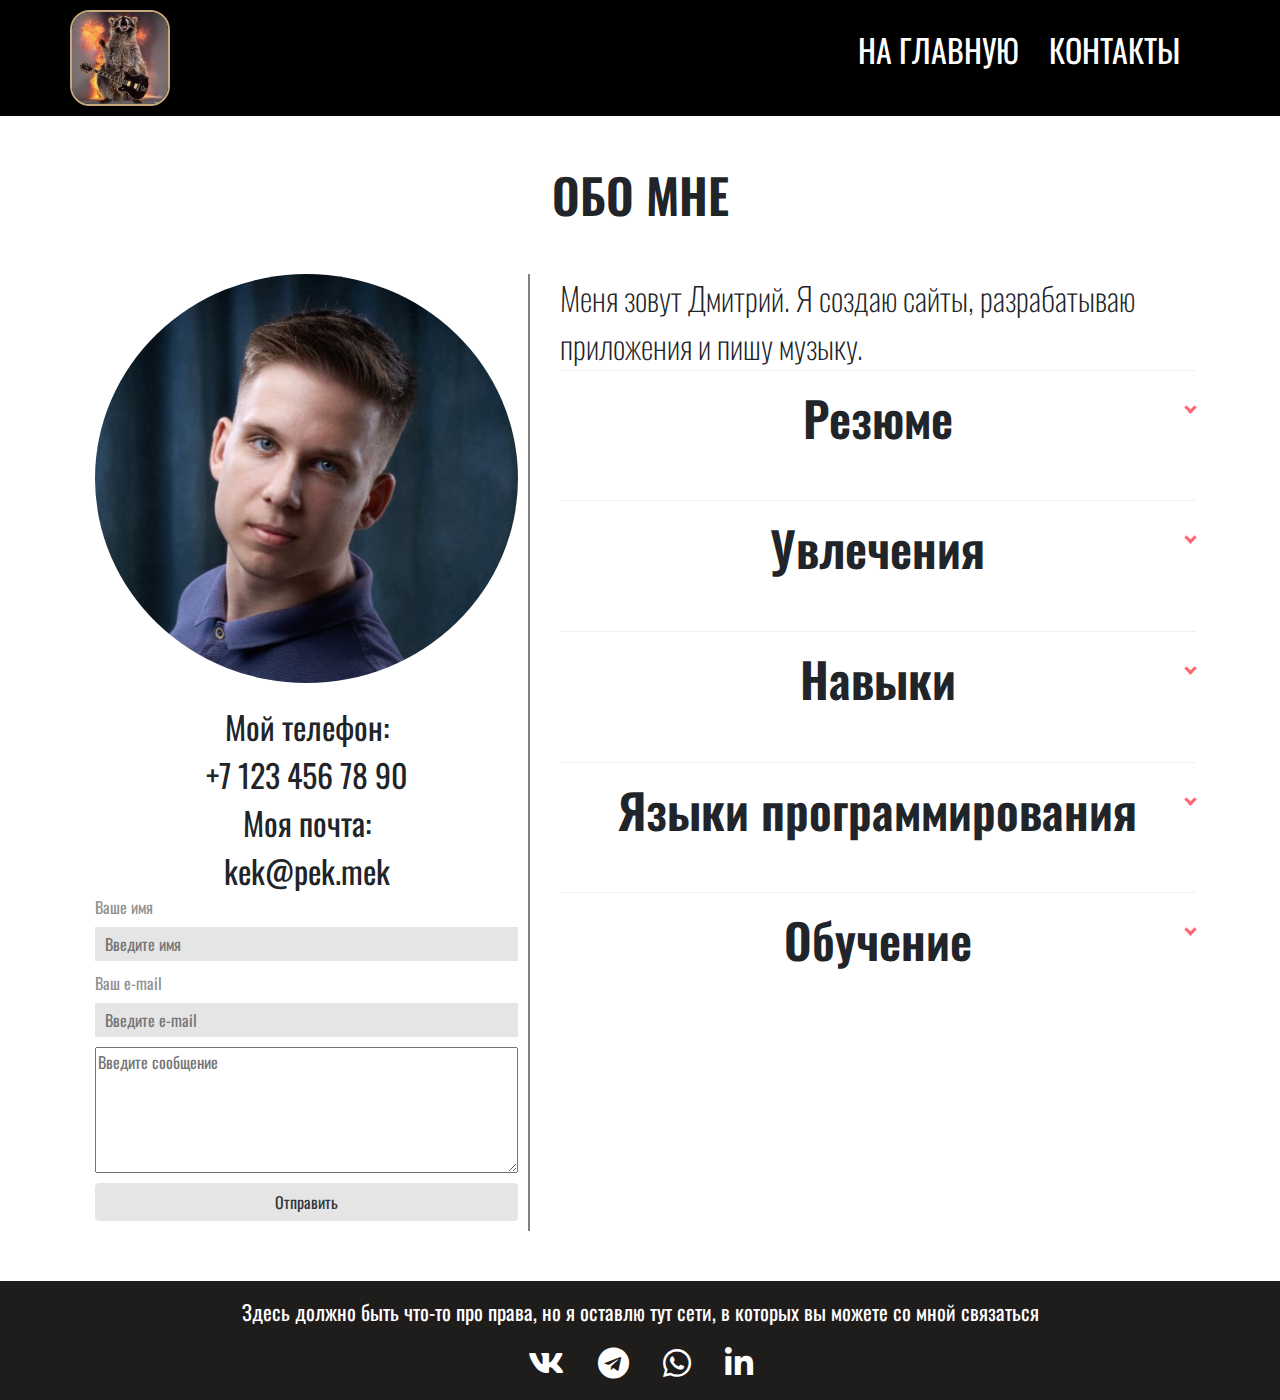
==== views/about.html @ fdd43df4 "Present site V 1.0.0" ====
<!DOCTYPE html>
<html lang="en">
  <head>
    <meta charset="UTF-8" />
    <meta name="viewport" content="width=device-width, initial-scale=1.0" />
    <link
      href="https://fonts.googleapis.com/css2?family=Oswald:wght@200;300;400;500;600;700&display=swap"
      rel="stylesheet"
    />
    <link
      rel="stylesheet"
      href="https://stackpath.bootstrapcdn.com/bootstrap/4.5.0/css/bootstrap.min.css"
    />
    <link rel="stylesheet" href="../styles/main.css" />
    <link href="../fonts/font-awesome/css/all.css" rel="stylesheet" />
    <title>Обо мне</title>
  </head>
  <body>
    <header>
      <div class="container-fluid header">
        <div class="header__logo">
          <a href="../index.html">
            <img
              src="../images/racoon_with_guitar.jpg"
              alt="racoon_with_guitar"
              class="logo-racoon"
            />
          </a>
        </div>
        <div class="header__menu">
          <ul>
            <li class="header__item">
              <a href="../index.html">На главную</a>
            </li>
            <li class="header__item">
              <a href="./contacts.html">Контакты</a>
            </li>
          </ul>
        </div>
      </div>
    </header>

    <section class="about-me">
      <div class="container">
        <h2>ОБО МНЕ</h2>
        <div class="row">
          <div class="col-lg-5">
            <div class="about-me__left">
              <div class="about-me__avatar">
                <img src="../images/my__avatar.jpg" alt="my-avatar" />
              </div>

              <div class="my-info-group">
                <p>Мой телефон:</p>
                <p class="about-me__phone">+7 123 456 78 90</p>
              </div>

              <div class="my-info-group">
                <p>Моя почта:</p>
                <p class="about-me__email">kek@pek.mek</p>
              </div>

              <form class="about-me__form" action="/">
                <div class="form-field">
                  <label for="username">Ваше имя</label>
                  <input
                    type="text"
                    name="email"
                    id="username"
                    placeholder="Введите имя"
                  />
                </div>
                <div class="form-field">
                  <label for="email">Ваш e-mail</label>
                  <input
                    type="email"
                    name="email"
                    id="email"
                    placeholder="Введите e-mail"
                  />
                </div>
                <div class="form-field">
                  <textarea
                    name="message"
                    id="message"
                    cols="30"
                    rows="5"
                    placeholder="Введите сообщение"
                  ></textarea>
                </div>
                <div class="form-field">
                  <a href="#" class="btn">Отправить</a>
                </div>
              </form>
            </div>
          </div>
          <div class="col-lg-7">
            <div class="about-me__right">
              <p>
                Меня зовут Дмитрий. Я создаю сайты, разрабатываю приложения и
                пишу музыку.
              </p>

              <div class="accordion">
                <ul>
                  <li>
                    <input type="checkbox" checked />
                    <i></i>
                    <h2>Резюме</h2>
                    <p>
                      Lorem ipsum dolor sit amet consectetur adipisicing elit.
                      Assumenda enim sequi beatae eos totam pariatur molestiae,
                      nam, vero accusamus provident dicta iusto? Nemo,
                      distinctio nam quae consequatur maxime reprehenderit
                      est.Ipsam, nobis! Molestias, dolorum. Distinctio esse vero
                      dolor ab ipsa dolore, blanditiis autem sit deleniti, sunt,
                      perferendis at laborum cum. Possimus quo enim consequuntur
                      ea rem saepe at iusto id?
                    </p>
                  </li>
                  <li>
                    <input type="checkbox" checked />
                    <i></i>
                    <h2>Увлечения</h2>
                    <p>
                      Lorem ipsum dolor sit amet consectetur, adipisicing elit.
                      Provident consectetur qui cupiditate id iste, delectus
                      laboriosam voluptatem fugit! Suscipit est distinctio
                      consectetur modi beatae provident a cumque in nisi
                      ad.Doloribus reprehenderit a eum accusamus eaque fugiat
                      minima vitae numquam, maiores rerum dicta enim provident
                      quis fugit inventore magnam obcaecati mollitia voluptatum
                      autem aliquam porro? Culpa autem temporibus sed. Tempora!
                    </p>
                  </li>
                  <li>
                    <input type="checkbox" checked />
                    <i></i>
                    <h2>Навыки</h2>
                    <p>
                      В кратчайшие сроки сверстаю для вас макет посадочной
                      страницы, интернет-магазина или другие на ваше усмотрение.
                      Напишу бота или несложное приложение на NodeJS. Научу
                      понимать музыку и высекать на электрогитаре, а также сведу
                      ваш трек.
                    </p>
                  </li>
                  <li>
                    <input type="checkbox" checked />
                    <i></i>
                    <h2>Языки программирования</h2>
                    <p>
                      Владею NodeJS HTML CSS JS
                    </p>
                  </li>
                  <li>
                    <input type="checkbox" checked />
                    <i></i>
                    <h2>Обучение</h2>
                    <p>
                      Lorem ipsum dolor sit amet consectetur adipisicing elit.
                      Illo debitis ad sapiente eveniet quia libero fugiat unde
                      et voluptates soluta totam magni odio, nisi temporibus
                      autem commodi error esse culpa.Sed voluptatum enim odit
                      impedit temporibus atque fuga quos deserunt quibusdam
                      rerum quidem, officia laborum doloremque culpa hic
                      possimus ea dolorem numquam assumenda facilis? Velit
                      officiis iste sed consequatur autem?
                    </p>
                  </li>
                </ul>
              </div>
            </div>
          </div>
        </div>
      </div>
    </section>

    <footer>
      <div class="container-fluid footer">
        <div class="container">
          <div class="footer__info">
            <div class="footer__copyright">
              Здесь должно быть что-то про права, но я оставлю тут сети, в
              которых вы можете со мной связаться
            </div>
            <div class="footer__social-medias">
              <span><i class="fab fa-vk"></i></span>
              <span><i class="fab fa-telegram"></i></span>
              <span><i class="fab fa-whatsapp"></i></span>
              <span><i class="fab fa-linkedin-in"></i></span>
            </div>
          </div>
        </div>
      </div>
    </footer>
  </body>
</html>
---- styles/main.css ----
header {
  color: #fff;
}
header .header {
  display: -webkit-box;
  display: -ms-flexbox;
  display: flex;
  -webkit-box-pack: justify;
      -ms-flex-pack: justify;
          justify-content: space-between;
}
header .header__menu {
  display: -webkit-box;
  display: -ms-flexbox;
  display: flex;
  -webkit-box-pack: right;
      -ms-flex-pack: right;
          justify-content: right;
  -webkit-box-align: center;
      -ms-flex-align: center;
          align-items: center;
}
header .header__menu ul {
  display: -webkit-box;
  display: -ms-flexbox;
  display: flex;
  list-style: none;
  -webkit-box-pack: justify;
      -ms-flex-pack: justify;
          justify-content: space-between;
}
header .header__item {
  margin-right: 30px;
  text-transform: uppercase;
}
header .header__item a {
  color: #fff;
  text-decoration: none;
  font-size: 2rem;
}
header .header__item a:hover {
  color: #c8a77b;
}
header .header .logo-racoon {
  max-width: 100px;
  border-radius: 20px;
  border: 2px solid #c8a77b;
}
header .flex-custom {
  display: -webkit-box;
  display: -ms-flexbox;
  display: flex;
  -webkit-box-pack: justify;
      -ms-flex-pack: justify;
          justify-content: space-between;
}

.container-fluid.header {
  background-color: #000;
  min-height: 100px;
  padding: 10px 70px;
}

.intro {
  padding: 40px;
}
.intro__left {
  background-color: #f2f2f2;
  height: 100%;
  padding: 20px;
}
.intro__left .separator {
  border: 1px solid rgba(58, 50, 50, 0.336);
  margin-bottom: 20px;
}
.intro__skills p {
  position: relative;
  font-weight: bold;
  margin-bottom: 10px;
  padding-left: 30px;
}
.intro__skills p::before {
  position: absolute;
  content: "";
  left: 5px;
  top: 7px;
  width: 20px;
  height: 20px;
  background-image: url("../icons/check.png");
  background-repeat: no-repeat;
  background-position: 50% 50%;
  background-size: cover;
  border-radius: 50%;
}
.intro__right img {
  width: 100%;
}

.about {
  padding: 60px 0;
  border: 1px solid red;
}
.about__navigation {
  margin-bottom: 80px;
  background-color: rgba(255, 255, 255, 0.8);
  display: -webkit-box;
  display: -ms-flexbox;
  display: flex;
  -webkit-box-orient: vertical;
  -webkit-box-direction: normal;
      -ms-flex-direction: column;
          flex-direction: column;
  -webkit-box-align: center;
      -ms-flex-align: center;
          align-items: center;
}
.about .card {
  margin-bottom: 15px;
  -webkit-box-flex: 1;
      -ms-flex-positive: 1;
          flex-grow: 1;
  padding: 20px;
}
.about .card h3 {
  text-align: center;
}
.about .row {
  display: -webkit-box;
  display: -ms-flexbox;
  display: flex;
  -ms-flex-wrap: wrap;
      flex-wrap: wrap;
}
.about .row > [class*=col-] {
  display: -webkit-box;
  display: -ms-flexbox;
  display: flex;
  -webkit-box-orient: vertical;
  -webkit-box-direction: normal;
      -ms-flex-direction: column;
          flex-direction: column;
}

.container-fluid.footer {
  background-color: #1f1c1c;
}

footer {
  color: #fff;
}
footer .footer {
  padding: 15px 0;
}
footer .footer__info {
  display: -webkit-box;
  display: -ms-flexbox;
  display: flex;
  -webkit-box-orient: vertical;
  -webkit-box-direction: normal;
      -ms-flex-direction: column;
          flex-direction: column;
  -webkit-box-align: center;
      -ms-flex-align: center;
          align-items: center;
}
footer .footer__copyright {
  margin-bottom: 10px;
  font-size: 1.3rem;
}
footer .footer__social-medias span {
  font-size: 2rem;
  margin: 0 15px;
}

.about-me {
  padding: 50px 0;
}
.about-me__avatar {
  width: 100%;
  margin-bottom: 20px;
}
.about-me__avatar img {
  width: 100%;
  border-radius: 50%;
  -o-object-fit: fill;
     object-fit: fill;
}
.about-me__left {
  border-right: 2px solid grey;
  padding: 0 10px;
}
.about-me__form {
  display: -webkit-box;
  display: -ms-flexbox;
  display: flex;
  -webkit-box-orient: vertical;
  -webkit-box-direction: normal;
      -ms-flex-direction: column;
          flex-direction: column;
}
.about-me__right p {
  font-weight: 200;
  font-size: 2rem;
}

.my-info-group {
  display: -webkit-box;
  display: -ms-flexbox;
  display: flex;
  -webkit-box-orient: vertical;
  -webkit-box-direction: normal;
      -ms-flex-direction: column;
          flex-direction: column;
  -webkit-box-align: center;
      -ms-flex-align: center;
          align-items: center;
}
.my-info-group p {
  font-size: 2rem;
}

.accordion .transition, .accordion ul li i:before, .accordion ul li i:after, .accordion p {
  -webkit-transition: all 0.25s ease-in-out;
  -o-transition: all 0.25s ease-in-out;
  transition: all 0.25s ease-in-out;
}
.accordion .flipIn, .accordion ul li {
  -webkit-animation: flipdown 0.5s ease both;
          animation: flipdown 0.5s ease both;
}
.accordion .no-select {
  -webkit-tap-highlight-color: rgba(0, 0, 0, 0);
  -webkit-touch-callout: none;
  -webkit-user-select: none;
  -moz-user-select: none;
  -ms-user-select: none;
  user-select: none;
}
.accordion p {
  color: rgba(48, 69, 92, 0.8);
  font-size: 2rem;
  line-height: 2.9rem;
  letter-spacing: 1px;
  position: relative;
  overflow: hidden;
  max-height: 800px;
  opacity: 1;
  -webkit-transform: translate(0, 0);
      -ms-transform: translate(0, 0);
          transform: translate(0, 0);
  margin-top: 14px;
  z-index: 2;
}
.accordion ul {
  list-style: none;
  -webkit-perspective: 900;
          perspective: 900;
  padding: 0;
  margin: 0;
}
.accordion ul li {
  position: relative;
  padding: 0;
  margin: 0;
  padding-bottom: 4px;
  padding-top: 18px;
  border-top: 1px dotted #dce7eb;
}
.accordion ul li:nth-of-type(1) {
  -webkit-animation-delay: 0.5s;
          animation-delay: 0.5s;
}
.accordion ul li:nth-of-type(2) {
  -webkit-animation-delay: 0.75s;
          animation-delay: 0.75s;
}
.accordion ul li:nth-of-type(3) {
  -webkit-animation-delay: 1s;
          animation-delay: 1s;
}
.accordion ul li:last-of-type {
  padding-bottom: 0;
}
.accordion ul li i {
  position: absolute;
  -webkit-transform: translate(-6px, 0);
      -ms-transform: translate(-6px, 0);
          transform: translate(-6px, 0);
  margin-top: 16px;
  right: 0;
}
.accordion ul li i:before, .accordion ul li i:after {
  content: "";
  position: absolute;
  background-color: #ff6873;
  width: 3px;
  height: 9px;
}
.accordion ul li i:before {
  -webkit-transform: translate(-2px, 0) rotate(45deg);
      -ms-transform: translate(-2px, 0) rotate(45deg);
          transform: translate(-2px, 0) rotate(45deg);
}
.accordion ul li i:after {
  -webkit-transform: translate(2px, 0) rotate(-45deg);
      -ms-transform: translate(2px, 0) rotate(-45deg);
          transform: translate(2px, 0) rotate(-45deg);
}
.accordion ul li input[type=checkbox] {
  position: absolute;
  cursor: pointer;
  width: 100%;
  height: 100%;
  z-index: 1;
  opacity: 0;
}
.accordion ul li input[type=checkbox]:checked ~ p {
  margin-top: 0;
  max-height: 0;
  opacity: 0;
  -webkit-transform: translate(0, 50%);
      -ms-transform: translate(0, 50%);
          transform: translate(0, 50%);
}
.accordion ul li input[type=checkbox]:checked ~ i:before {
  -webkit-transform: translate(2px, 0) rotate(45deg);
      -ms-transform: translate(2px, 0) rotate(45deg);
          transform: translate(2px, 0) rotate(45deg);
}
.accordion ul li input[type=checkbox]:checked ~ i:after {
  -webkit-transform: translate(-2px, 0) rotate(-45deg);
      -ms-transform: translate(-2px, 0) rotate(-45deg);
          transform: translate(-2px, 0) rotate(-45deg);
}
@-webkit-keyframes flipdown {
  0% {
    opacity: 0;
    -webkit-transform-origin: top center;
            transform-origin: top center;
    -webkit-transform: rotateX(-90deg);
            transform: rotateX(-90deg);
  }
  5% {
    opacity: 1;
  }
  80% {
    -webkit-transform: rotateX(8deg);
            transform: rotateX(8deg);
  }
  83% {
    -webkit-transform: rotateX(8deg);
            transform: rotateX(8deg);
  }
  92% {
    -webkit-transform: rotateX(-3deg);
            transform: rotateX(-3deg);
  }
  100% {
    -webkit-transform-origin: top center;
            transform-origin: top center;
    -webkit-transform: rotateX(0deg);
            transform: rotateX(0deg);
  }
}
@keyframes flipdown {
  0% {
    opacity: 0;
    -webkit-transform-origin: top center;
            transform-origin: top center;
    -webkit-transform: rotateX(-90deg);
            transform: rotateX(-90deg);
  }
  5% {
    opacity: 1;
  }
  80% {
    -webkit-transform: rotateX(8deg);
            transform: rotateX(8deg);
  }
  83% {
    -webkit-transform: rotateX(8deg);
            transform: rotateX(8deg);
  }
  92% {
    -webkit-transform: rotateX(-3deg);
            transform: rotateX(-3deg);
  }
  100% {
    -webkit-transform-origin: top center;
            transform-origin: top center;
    -webkit-transform: rotateX(0deg);
            transform: rotateX(0deg);
  }
}

html {
  height: 100%;
}

body {
  font-family: "Oswald", "serif";
  display: -webkit-box;
  display: -ms-flexbox;
  display: flex;
  -webkit-box-orient: vertical;
  -webkit-box-direction: normal;
      -ms-flex-direction: column;
          flex-direction: column;
  -webkit-box-pack: justify;
      -ms-flex-pack: justify;
          justify-content: space-between;
  height: 100%;
}

p {
  margin: 0;
  padding: 0;
  font-weight: 400;
}

h2 {
  font-size: 3rem;
  margin-bottom: 50px;
  text-align: center;
  font-weight: 600;
}

h3 {
  font-size: 2.2rem;
}

.form-field {
  display: -webkit-box;
  display: -ms-flexbox;
  display: flex;
  -webkit-box-orient: vertical;
  -webkit-box-direction: normal;
      -ms-flex-direction: column;
          flex-direction: column;
  margin-bottom: 10px;
}
.form-field label {
  color: #919191;
}
.form-field input {
  border: none;
  background-color: #e5e5e5;
  outline: none;
  padding: 5px 10px;
  color: #919191;
}
.form-field input:focus {
  border: 1px solid #f7941e;
}

.btn {
  border: 1px solid #e5e5e5;
  color: #33373e;
  background-color: #e5e5e5;
}
.btn:hover {
  color: #919191;
  background-color: #2a2e35;
}

.wrapper {
  display: -webkit-box;
  display: -ms-flexbox;
  display: flex;
  -webkit-box-orient: vertical;
  -webkit-box-direction: normal;
      -ms-flex-direction: column;
          flex-direction: column;
  min-height: 100%;
  -webkit-box-pack: justify;
      -ms-flex-pack: justify;
          justify-content: space-between;
}

.content {
  -webkit-box-flex: 1;
      -ms-flex: 1 0 auto;
          flex: 1 0 auto;
}

.footer {
  -webkit-box-flex: 0;
      -ms-flex: 0 0 auto;
          flex: 0 0 auto;
}
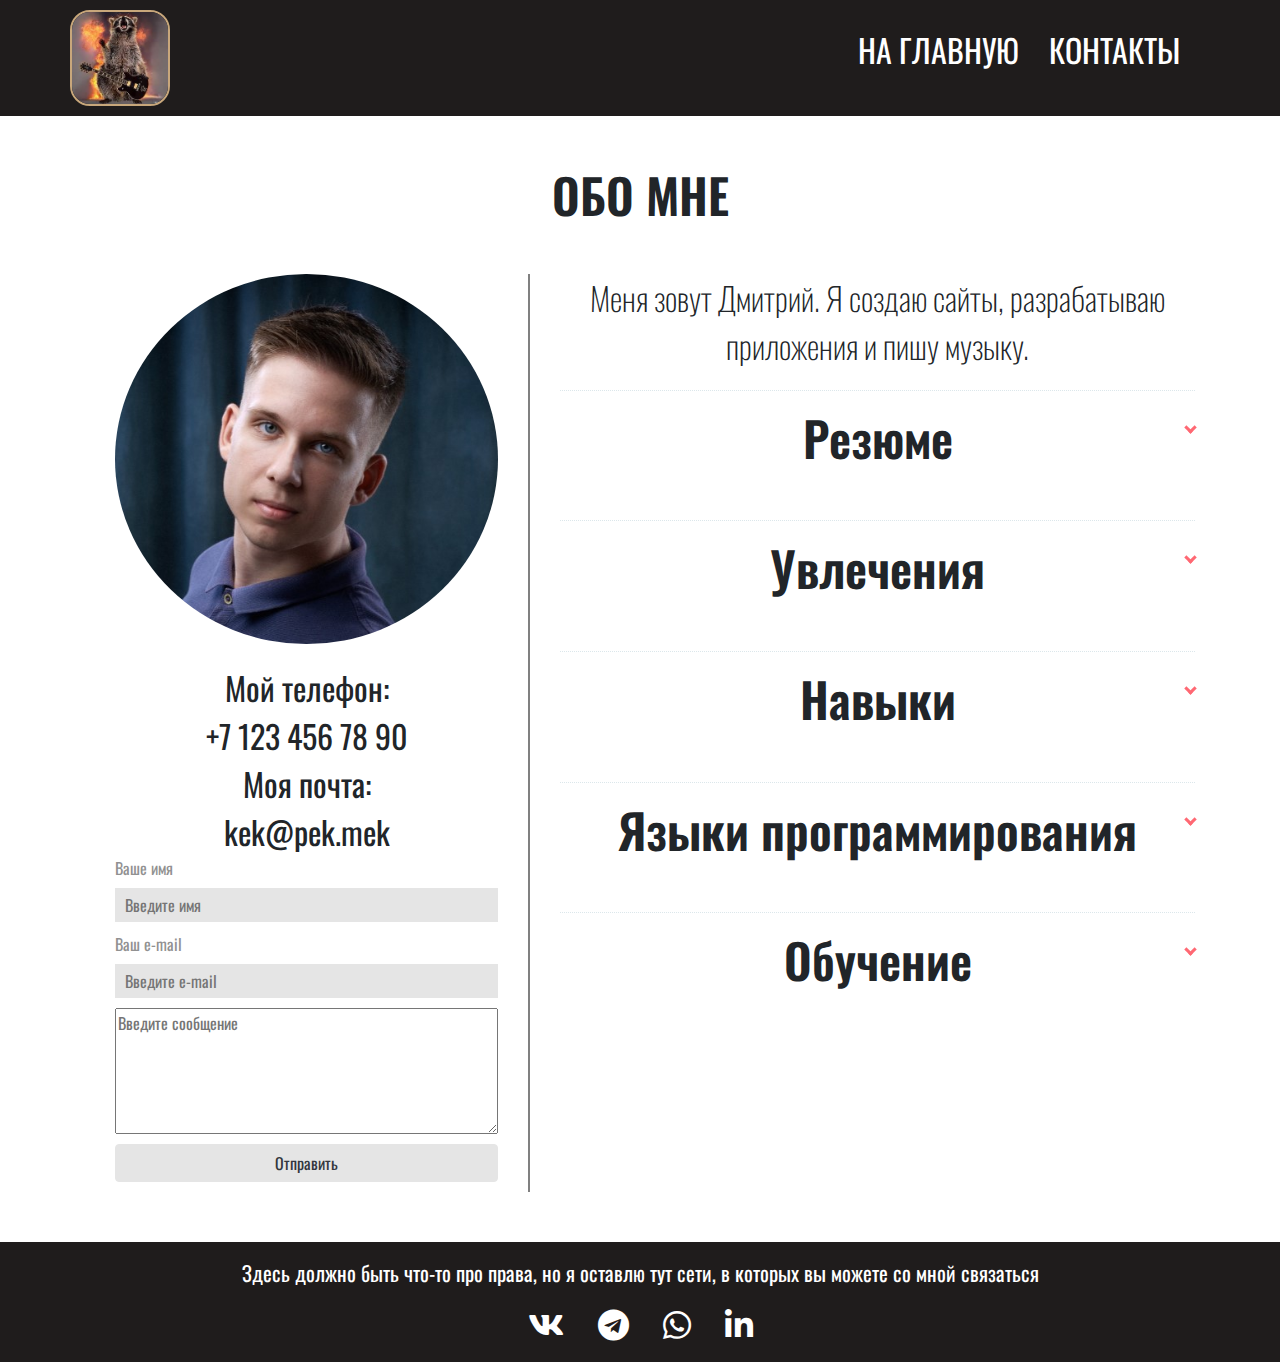
==== commit 3024d8ee: "Version 1.1.0" ====
--- a/views/about.html
+++ b/views/about.html
@@ -96,7 +96,7 @@
           </div>
           <div class="col-lg-7">
             <div class="about-me__right">
-              <p>
+              <p class="lul">
                 Меня зовут Дмитрий. Я создаю сайты, разрабатываю приложения и
                 пишу музыку.
               </p>
@@ -108,14 +108,7 @@
                     <i></i>
                     <h2>Резюме</h2>
                     <p>
-                      Lorem ipsum dolor sit amet consectetur adipisicing elit.
-                      Assumenda enim sequi beatae eos totam pariatur molestiae,
-                      nam, vero accusamus provident dicta iusto? Nemo,
-                      distinctio nam quae consequatur maxime reprehenderit
-                      est.Ipsam, nobis! Molestias, dolorum. Distinctio esse vero
-                      dolor ab ipsa dolore, blanditiis autem sit deleniti, sunt,
-                      perferendis at laborum cum. Possimus quo enim consequuntur
-                      ea rem saepe at iusto id?
+                      Работал над криптопулом и CRM системой
                     </p>
                   </li>
                   <li>
@@ -123,14 +116,7 @@
                     <i></i>
                     <h2>Увлечения</h2>
                     <p>
-                      Lorem ipsum dolor sit amet consectetur, adipisicing elit.
-                      Provident consectetur qui cupiditate id iste, delectus
-                      laboriosam voluptatem fugit! Suscipit est distinctio
-                      consectetur modi beatae provident a cumque in nisi
-                      ad.Doloribus reprehenderit a eum accusamus eaque fugiat
-                      minima vitae numquam, maiores rerum dicta enim provident
-                      quis fugit inventore magnam obcaecati mollitia voluptatum
-                      autem aliquam porro? Culpa autem temporibus sed. Tempora!
+                      Музыка, программирование, еда и животные
                     </p>
                   </li>
                   <li>
@@ -138,11 +124,8 @@
                     <i></i>
                     <h2>Навыки</h2>
                     <p>
-                      В кратчайшие сроки сверстаю для вас макет посадочной
-                      страницы, интернет-магазина или другие на ваше усмотрение.
-                      Напишу бота или несложное приложение на NodeJS. Научу
-                      понимать музыку и высекать на электрогитаре, а также сведу
-                      ваш трек.
+                      Разработка приложений, написание бекенда, сведение музыки,
+                      игра на гитаре, игра на клавишных
                     </p>
                   </li>
                   <li>
@@ -158,14 +141,8 @@
                     <i></i>
                     <h2>Обучение</h2>
                     <p>
-                      Lorem ipsum dolor sit amet consectetur adipisicing elit.
-                      Illo debitis ad sapiente eveniet quia libero fugiat unde
-                      et voluptates soluta totam magni odio, nisi temporibus
-                      autem commodi error esse culpa.Sed voluptatum enim odit
-                      impedit temporibus atque fuga quos deserunt quibusdam
-                      rerum quidem, officia laborum doloremque culpa hic
-                      possimus ea dolorem numquam assumenda facilis? Velit
-                      officiis iste sed consequatur autem?
+                      Прошел курсы по теории музыки Окончил обучение по основам
+                      звукорежиссуры Победил в хакатоне 2020
                     </p>
                   </li>
                 </ul>
--- a/styles/main.css
+++ b/styles/main.css
@@ -56,7 +56,7 @@
 }
 
 .container-fluid.header {
-  background-color: #000;
+  background-color: #1f1c1c;
   min-height: 100px;
   padding: 10px 70px;
 }
@@ -68,6 +68,11 @@
   background-color: #f2f2f2;
   height: 100%;
   padding: 20px;
+  font-size: 2rem;
+}
+.intro__left .desc {
+  text-align: center;
+  margin-bottom: 20px;
 }
 .intro__left .separator {
   border: 1px solid rgba(58, 50, 50, 0.336);
@@ -75,9 +80,10 @@
 }
 .intro__skills p {
   position: relative;
-  font-weight: bold;
+  font-weight: 200;
   margin-bottom: 10px;
   padding-left: 30px;
+  color: rgba(48, 69, 92, 0.8);
 }
 .intro__skills p::before {
   position: absolute;
@@ -171,6 +177,14 @@
   font-size: 2rem;
   margin: 0 15px;
 }
+footer .footer__social-medias span i:hover {
+  color: #c8a77b;
+  text-shadow: 1px 1px 2px black, 0 0 10px #1f1c1c;
+}
+
+.lul {
+  margin-bottom: 20px;
+}
 
 .about-me {
   padding: 50px 0;
@@ -187,7 +201,7 @@
 }
 .about-me__left {
   border-right: 2px solid grey;
-  padding: 0 10px;
+  padding: 0 30px;
 }
 .about-me__form {
   display: -webkit-box;
@@ -201,6 +215,7 @@
 .about-me__right p {
   font-weight: 200;
   font-size: 2rem;
+  text-align: center;
 }
 
 .my-info-group {
@@ -393,6 +408,36 @@
   }
 }
 
+.contacts {
+  height: 100%;
+  padding-top: 40px;
+  padding-bottom: 40px;
+}
+.contacts h1 {
+  text-align: center;
+  margin-bottom: 120px;
+}
+.contacts__web {
+  display: -webkit-box;
+  display: -ms-flexbox;
+  display: flex;
+  -webkit-box-align: center;
+      -ms-flex-align: center;
+          align-items: center;
+  -webkit-box-pack: center;
+      -ms-flex-pack: center;
+          justify-content: center;
+  cursor: pointer;
+}
+.contacts__web i {
+  font-size: 15rem;
+  color: #1f1c1c;
+}
+.contacts__web i:hover {
+  color: #c8a77b;
+  text-shadow: 1px 1px 2px black, 0 0 10px #1f1c1c;
+}
+
 html {
   height: 100%;
 }
